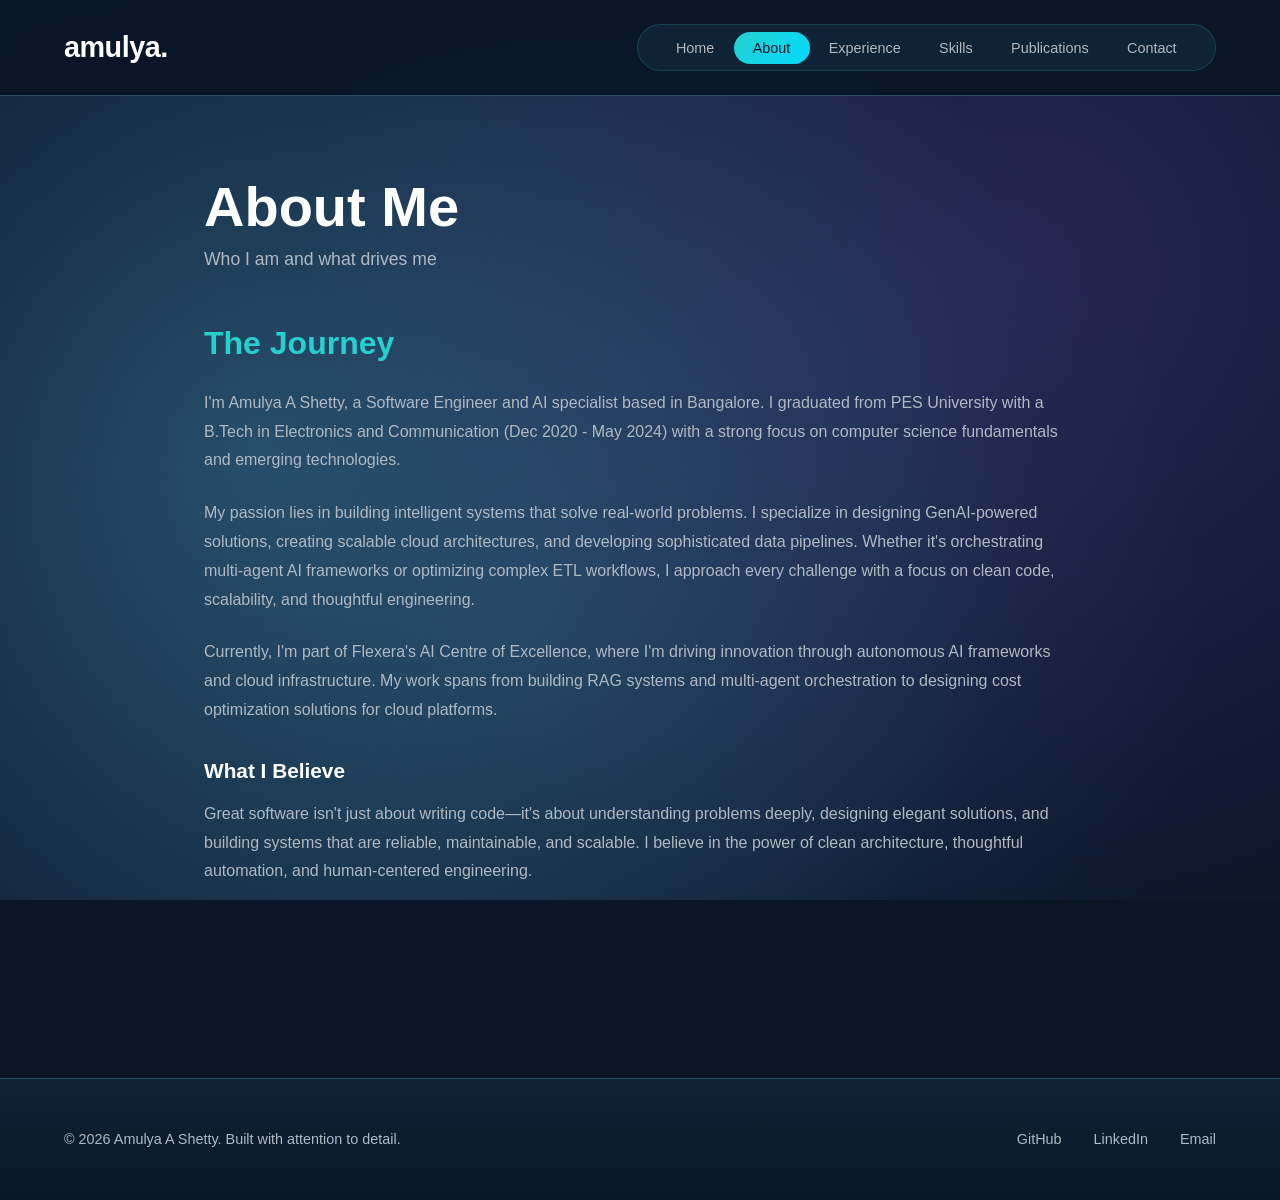
==== pages/about.html @ 16da802b "Add files via upload" ====
<!DOCTYPE html>
<html lang="en">
<head>
    <meta charset="UTF-8">
    <meta name="viewport" content="width=device-width, initial-scale=1.0">
    <title>Amulya A Shetty - About</title>
    <link rel="stylesheet" href="../assets/css/styles.css">
</head>
<body>
    <!-- Navigation -->
    <nav class="navbar">
        <div class="nav-container">
            <div class="nav-brand">amulya.</div>
            <ul class="nav-menu">
                <li><a href="../index.html" class="nav-link">Home</a></li>
                <li><a href="about.html" class="nav-link active">About</a></li>
                <li><a href="experience.html" class="nav-link">Experience</a></li>
                <li><a href="skills.html" class="nav-link">Skills</a></li>
                <li><a href="publications.html" class="nav-link">Publications</a></li>
                <li><a href="contact.html" class="nav-link">Contact</a></li>
            </ul>
        </div>
    </nav>

    <!-- Content -->
    <section class="content-section">
        <div class="section-header">
            <h1>About Me</h1>
            <p>Who I am and what drives me</p>
        </div>

        <div class="about-intro">
            <h2>The Journey</h2>
            <p>
                I'm Amulya A Shetty, a Software Engineer and AI specialist based in Bangalore. I graduated from PES University with a B.Tech in Electronics and Communication (Dec 2020 - May 2024) with a strong focus on computer science fundamentals and emerging technologies.
            </p>
            
            <p>
                My passion lies in building intelligent systems that solve real-world problems. I specialize in designing GenAI-powered solutions, creating scalable cloud architectures, and developing sophisticated data pipelines. Whether it's orchestrating multi-agent AI frameworks or optimizing complex ETL workflows, I approach every challenge with a focus on clean code, scalability, and thoughtful engineering.
            </p>

            <p>
                Currently, I'm part of Flexera's AI Centre of Excellence, where I'm driving innovation through autonomous AI frameworks and cloud infrastructure. My work spans from building RAG systems and multi-agent orchestration to designing cost optimization solutions for cloud platforms.
            </p>

            <h3 style="margin-top: 2rem;">What I Believe</h3>
            <p>
                Great software isn't just about writing code—it's about understanding problems deeply, designing elegant solutions, and building systems that are reliable, maintainable, and scalable. I believe in the power of clean architecture, thoughtful automation, and human-centered engineering.
            </p>
        </div>
    </section>

    <!-- Footer -->
    <footer class="footer">
        <div class="footer-content">
            <p>&copy; 2026 Amulya A Shetty. Built with attention to detail.</p>
            <div class="footer-links">
                <a href="https://github.com/amulyaashetty" target="_blank">GitHub</a>
                <a href="https://www.linkedin.com/in/amulya-a-shetty-549b97213/" target="_blank">LinkedIn</a>
                <a href="mailto:amulyaashetty02@gmail.com">Email</a>
            </div>
        </div>
    </footer>

    <script src="../assets/js/script.js"></script>
</body>
</html>
---- assets/css/styles.css ----
/* ========== VARIABLES ========== */
:root {
    --bg-primary: #0a1628;
    --bg-secondary: #0f2438;
    --bg-tertiary: #1a3a52;
    --text-primary: #ffffff;
    --text-secondary: #b0b8c1;
    --accent-primary: #26d0ce;
    --accent-secondary: #00d9ff;
    --border-color: #2a4a62;
    --transition: all 0.3s ease;
}

/* ========== GLOBAL STYLES ========== */
* {
    margin: 0;
    padding: 0;
    box-sizing: border-box;
}

html {
    scroll-behavior: smooth;
}

body {
    font-family: -apple-system, BlinkMacSystemFont, 'Segoe UI', Helvetica, Arial, sans-serif;
    line-height: 1.6;
    color: var(--text-primary);
    background-color: var(--bg-primary);
    background-image: 
        radial-gradient(circle at 20% 50%, rgba(100, 200, 255, 0.25) 0%, transparent 70%),
        radial-gradient(circle at 80% 30%, rgba(150, 100, 255, 0.2) 0%, transparent 60%),
        radial-gradient(circle at 40% 70%, rgba(100, 200, 255, 0.15) 0%, transparent 70%);
    background-attachment: fixed;
}

/* ========== TYPOGRAPHY ========== */
h1, h2, h3, h4, h5, h6 {
    font-weight: 600;
    line-height: 1.3;
    margin-bottom: 1rem;
    color: var(--text-primary);
}

h1 {
    font-size: 3.5rem;
    font-weight: 700;
    line-height: 1.1;
}

h2 {
    font-size: 2rem;
    font-weight: 700;
}

h3 {
    font-size: 1.3rem;
    font-weight: 600;
}

p {
    color: var(--text-secondary);
    margin-bottom: 1rem;
    line-height: 1.7;
}

a {
    color: var(--accent-primary);
    text-decoration: none;
    transition: var(--transition);
}

a:hover {
    color: var(--accent-secondary);
}

/* ========== NAVBAR ========== */
.navbar {
    position: sticky;
    top: 0;
    background-color: rgba(10, 22, 40, 0.95);
    backdrop-filter: blur(10px);
    border-bottom: 1px solid var(--border-color);
    z-index: 100;
}

.nav-container {
    display: flex;
    justify-content: space-between;
    align-items: center;
    padding: 1.5rem 5%;
    max-width: 1400px;
    margin: 0 auto;
}

.nav-brand {
    font-size: 1.8rem;
    font-weight: 700;
    color: var(--text-primary);
    letter-spacing: -0.5px;
}

.nav-menu {
    display: flex;
    list-style: none;
    gap: 0;
    background: rgba(26, 58, 82, 0.4);
    padding: 0.6rem 1.2rem;
    border-radius: 50px;
    border: 1px solid rgba(38, 208, 206, 0.2);
    backdrop-filter: blur(10px);
}

.nav-link {
    font-size: 0.9rem;
    color: var(--text-secondary);
    transition: var(--transition);
    position: relative;
    font-weight: 500;
    padding: 0.5rem 1.2rem;
    border-radius: 30px;
}

.nav-link:hover {
    color: var(--accent-primary);
    background-color: rgba(38, 208, 206, 0.1);
}

.nav-link.active {
    color: var(--bg-primary);
    background: linear-gradient(135deg, var(--accent-primary) 0%, var(--accent-secondary) 100%);
}

.nav-link.active::after {
    display: none;
}

/* ========== HERO SECTION ========== */
.hero {
    padding: 6rem 5% 8rem;
    position: relative;
    overflow: hidden;
    display: flex;
    align-items: center;
    min-height: 90vh;
}

.hero::before {
    content: '';
    position: absolute;
    top: -30%;
    right: -5%;
    width: 900px;
    height: 900px;
    background: radial-gradient(circle, rgba(100, 200, 255, 0.4) 0%, rgba(100, 200, 255, 0.15) 35%, transparent 70%);
    border-radius: 50%;
    pointer-events: none;
    filter: blur(60px);
}

.hero::after {
    content: '';
    position: absolute;
    bottom: -10%;
    left: 5%;
    width: 800px;
    height: 800px;
    background: radial-gradient(circle, rgba(180, 100, 255, 0.35) 0%, rgba(180, 100, 255, 0.12) 40%, transparent 70%);
    border-radius: 50%;
    pointer-events: none;
    filter: blur(60px);
}

.hero-container {
    max-width: 900px;
    position: relative;
    z-index: 1;
}

.hero-meta {
    margin-bottom: 1.5rem;
    font-size: 0.75rem;
    color: var(--accent-primary);
    text-transform: uppercase;
    letter-spacing: 2.5px;
    font-weight: 700;
}

.meta-divider {
    margin: 0 0.8rem;
    opacity: 0.7;
}

.hero-title {
    font-size: 4.5rem;
    font-weight: 700;
    margin-bottom: 1.5rem;
    line-height: 1.1;
    background: linear-gradient(135deg, #ffffff 0%, #26d0ce 35%, #00d9ff 55%, #ffffff 100%);
    -webkit-background-clip: text;
    -webkit-text-fill-color: transparent;
    background-clip: text;
}

.hero-subtitle {
    font-size: 1.15rem;
    color: var(--text-secondary);
    margin-bottom: 2.5rem;
    line-height: 1.8;
    max-width: 700px;
}

.hero-cta {
    display: flex;
    gap: 1.5rem;
    margin: 2.5rem 0;
    flex-wrap: wrap;
}

/* ========== BUTTONS ========== */
.btn {
    display: inline-flex;
    align-items: center;
    gap: 0.5rem;
    padding: 1rem 2.2rem;
    border-radius: 50px;
    font-size: 0.95rem;
    font-weight: 600;
    cursor: pointer;
    transition: var(--transition);
    border: none;
    text-decoration: none;
    white-space: nowrap;
}

.btn::after {
    content: '';
}

.btn-primary {
    background: linear-gradient(135deg, var(--accent-primary) 0%, var(--accent-secondary) 100%);
    color: var(--bg-primary);
    box-shadow: 0 8px 32px rgba(38, 208, 206, 0.3);
}

.btn-primary::after {
    content: ' →';
}

.btn-primary:hover {
    transform: translateY(-3px);
    box-shadow: 0 12px 48px rgba(38, 208, 206, 0.5);
}

.btn-secondary {
    background-color: transparent;
    color: var(--text-primary);
    border: 1.5px solid var(--border-color);
}

.btn-secondary:hover {
    border-color: var(--accent-primary);
    background-color: rgba(38, 208, 206, 0.1);
}

.btn-light {
    background-color: transparent;
    color: var(--accent-primary);
    border: 1.5px solid var(--accent-primary);
}

.btn-light:hover {
    background-color: rgba(38, 208, 206, 0.1);
}

/* ========== HIGHLIGHTS SECTION ========== */
.highlights {
    padding: 5rem 5%;
    background: linear-gradient(180deg, rgba(15, 36, 56, 0.7) 0%, rgba(10, 22, 40, 0.5) 100%);
    position: relative;
    border-top: 1px solid var(--border-color);
}

.highlights-container {
    display: grid;
    grid-template-columns: repeat(auto-fit, minmax(280px, 1fr));
    gap: 2.5rem;
    max-width: 1400px;
    margin: 0 auto;
}

.highlight-item {
    padding: 2.5rem;
    background: linear-gradient(135deg, rgba(26, 58, 82, 0.6) 0%, rgba(38, 208, 206, 0.08) 100%);
    border: 1px solid var(--border-color);
    border-radius: 14px;
    transition: var(--transition);
    position: relative;
    overflow: hidden;
}

.highlight-item::before {
    content: '';
    position: absolute;
    top: 0;
    left: 0;
    width: 100%;
    height: 3px;
    background: linear-gradient(90deg, var(--accent-primary), var(--accent-secondary));
}

.highlight-item:hover {
    border-color: var(--accent-primary);
    background: linear-gradient(135deg, rgba(38, 208, 206, 0.15) 0%, rgba(38, 208, 206, 0.05) 100%);
    transform: translateY(-6px);
    box-shadow: 0 12px 32px rgba(38, 208, 206, 0.2);
}

.highlight-item h3 {
    margin-bottom: 0.75rem;
    color: var(--text-primary);
}

.highlight-item p {
    font-size: 0.95rem;
    line-height: 1.7;
}

/* ========== TECH STACK SECTION ========== */
.tech-stack {
    padding: 5rem 5%;
}

.stack-container {
    max-width: 1400px;
    margin: 0 auto;
}

.stack-container h2 {
    margin-bottom: 2.5rem;
    color: var(--text-primary);
}

.tech-grid {
    display: flex;
    flex-wrap: wrap;
    gap: 1.2rem;
}

.tech-tag {
    background: linear-gradient(135deg, rgba(38, 208, 206, 0.15) 0%, rgba(38, 208, 206, 0.05) 100%);
    border: 1px solid rgba(38, 208, 206, 0.3);
    padding: 0.7rem 1.3rem;
    border-radius: 24px;
    font-size: 0.9rem;
    color: var(--text-primary);
    transition: var(--transition);
}

.tech-tag:hover {
    background: linear-gradient(135deg, rgba(38, 208, 206, 0.3) 0%, rgba(38, 208, 206, 0.15) 100%);
    border-color: var(--accent-primary);
    transform: translateY(-2px);
}

/* ========== CONTENT SECTIONS ========== */
.content-section {
    padding: 5rem 5%;
    max-width: 1000px;
    margin: 0 auto;
    min-height: calc(100vh - 80px);
}

.section-header {
    margin-bottom: 3rem;
}

.section-header h1 {
    margin-bottom: 0.5rem;
}

.section-header p {
    font-size: 1.1rem;
    margin-bottom: 0;
}

/* ========== ABOUT SECTION ========== */
.about-intro {
    margin-bottom: 3rem;
}

.about-intro h2 {
    margin-bottom: 1.5rem;
    color: var(--accent-primary);
}

.about-intro p {
    margin-bottom: 1.5rem;
    line-height: 1.8;
}

/* ========== EXPERIENCE/TIMELINE ========== */
.timeline {
    position: relative;
    padding-left: 3rem;
}

.timeline::before {
    content: '';
    position: absolute;
    left: 0;
    top: 0;
    bottom: 0;
    width: 2px;
    background: linear-gradient(180deg, var(--accent-primary) 0%, rgba(38, 208, 206, 0.3) 100%);
}

.experience-item {
    margin-bottom: 3rem;
    position: relative;
    padding-bottom: 2rem;
}

.experience-item::before {
    content: '';
    position: absolute;
    left: -3.5rem;
    top: 0.5rem;
    width: 16px;
    height: 16px;
    background: var(--accent-primary);
    border: 3px solid var(--bg-primary);
    border-radius: 50%;
    box-shadow: 0 0 16px rgba(38, 208, 206, 0.5);
}

.experience-header {
    margin-bottom: 1rem;
}

.experience-title {
    font-size: 1.2rem;
    font-weight: 700;
    color: var(--text-primary);
}

.experience-company {
    color: var(--accent-primary);
    font-size: 0.95rem;
    font-weight: 600;
}

.experience-dates {
    font-size: 0.85rem;
    color: var(--text-secondary);
    margin-top: 0.35rem;
}

.experience-description {
    margin-top: 1rem;
}

.experience-description ul {
    margin-left: 1.5rem;
    margin-bottom: 0;
    list-style: disc;
}

.experience-description li {
    margin-bottom: 0.75rem;
    color: var(--text-secondary);
    line-height: 1.7;
}

/* ========== SKILLS SECTION ========== */
.skills-grid {
    display: grid;
    grid-template-columns: repeat(auto-fit, minmax(260px, 1fr));
    gap: 2rem;
    margin-top: 2rem;
}

.skill-category {
    padding: 2rem;
    background: linear-gradient(135deg, rgba(26, 58, 82, 0.6) 0%, rgba(38, 208, 206, 0.08) 100%);
    border: 1px solid var(--border-color);
    border-radius: 14px;
    transition: var(--transition);
}

.skill-category:hover {
    border-color: var(--accent-primary);
    background: linear-gradient(135deg, rgba(38, 208, 206, 0.15) 0%, rgba(38, 208, 206, 0.08) 100%);
    transform: translateY(-4px);
}

.skill-category h3 {
    margin-bottom: 1.5rem;
    color: var(--accent-primary);
}

.skill-list {
    list-style: none;
}

.skill-list li {
    padding: 0.6rem 0;
    color: var(--text-secondary);
    font-size: 0.95rem;
    border-bottom: 1px solid rgba(38, 208, 206, 0.1);
}

.skill-list li:last-child {
    border-bottom: none;
}

/* ========== PUBLICATIONS SECTION ========== */
.publication-item {
    margin-bottom: 3rem;
    padding-bottom: 2.5rem;
    border-bottom: 1px solid var(--border-color);
}

.publication-item:last-child {
    border-bottom: none;
}

.publication-meta {
    display: flex;
    gap: 1rem;
    margin-bottom: 0.75rem;
    font-size: 0.8rem;
    color: var(--text-secondary);
    text-transform: uppercase;
    letter-spacing: 1px;
    font-weight: 600;
}

.publication-meta span {
    display: inline-block;
}

.publication-title {
    font-size: 1.2rem;
    font-weight: 700;
    margin-bottom: 0.75rem;
    color: var(--text-primary);
}

.publication-description {
    color: var(--text-secondary);
    line-height: 1.7;
    margin-bottom: 0.75rem;
}

/* ========== CONTACT SECTION ========== */
.contact-container {
    display: grid;
    grid-template-columns: 1fr 1fr;
    gap: 3rem;
    margin-top: 3rem;
}

.contact-form-container {
    display: flex;
    flex-direction: column;
}

.form-group {
    margin-bottom: 1.5rem;
}

.form-group label {
    display: block;
    margin-bottom: 0.6rem;
    font-weight: 600;
    color: var(--text-primary);
}

.form-group input,
.form-group textarea {
    width: 100%;
    padding: 0.9rem;
    border: 1px solid var(--border-color);
    background-color: rgba(26, 58, 82, 0.5);
    border-radius: 8px;
    font-family: inherit;
    font-size: 1rem;
    color: var(--text-primary);
    transition: var(--transition);
}

.form-group input::placeholder,
.form-group textarea::placeholder {
    color: var(--text-secondary);
}

.form-group input:focus,
.form-group textarea:focus {
    outline: none;
    border-color: var(--accent-primary);
    background-color: rgba(26, 58, 82, 0.8);
    box-shadow: 0 0 16px rgba(38, 208, 206, 0.3);
}

.contact-info {
    display: flex;
    flex-direction: column;
    gap: 1.5rem;
}

.info-card {
    padding: 1.5rem;
    background: linear-gradient(135deg, rgba(26, 58, 82, 0.8) 0%, rgba(38, 208, 206, 0.05) 100%);
    border: 1px solid var(--border-color);
    border-radius: 12px;
    transition: var(--transition);
}

.info-card:hover {
    border-color: var(--accent-primary);
    background: linear-gradient(135deg, rgba(38, 208, 206, 0.15) 0%, rgba(38, 208, 206, 0.08) 100%);
}

.info-card h3 {
    margin-bottom: 0.6rem;
    color: var(--accent-primary);
}

.info-card p {
    margin-bottom: 0;
    font-size: 0.95rem;
}

/* ========== RESPONSIVE ========== */
@media (max-width: 768px) {
    .contact-container {
        grid-template-columns: 1fr;
    }

    .nav-menu {
        flex-direction: column;
        gap: 0.3rem;
    }

    h1 {
        font-size: 2rem;
    }

    .hero-title {
        font-size: 2.5rem;
    }

    .hero-cta {
        flex-direction: column;
    }

    .btn {
        justify-content: center;
    }

    .hero {
        padding: 3rem 5% 4rem;
        min-height: auto;
    }

    .skills-grid {
        grid-template-columns: 1fr;
    }
}

/* ========== FOOTER ========== */
.footer {
    background: linear-gradient(180deg, rgba(15, 36, 56, 0.9) 0%, rgba(10, 22, 40, 0.95) 100%);
    padding: 3rem 5%;
    border-top: 1px solid var(--border-color);
    margin-top: 4rem;
}

.footer-content {
    max-width: 1400px;
    margin: 0 auto;
    display: flex;
    justify-content: space-between;
    align-items: center;
    flex-wrap: wrap;
    gap: 2rem;
}

.footer-content p {
    margin-bottom: 0;
    font-size: 0.9rem;
    color: var(--text-secondary);
}

.footer-links {
    display: flex;
    gap: 2rem;
}

.footer-links a {
    color: var(--text-secondary);
    transition: var(--transition);
    font-size: 0.9rem;
}

.footer-links a:hover {
    color: var(--accent-primary);
}

@media (max-width: 768px) {
    .footer-content {
        flex-direction: column;
        text-align: center;
    }

    .footer-links {
        justify-content: center;
    }
}
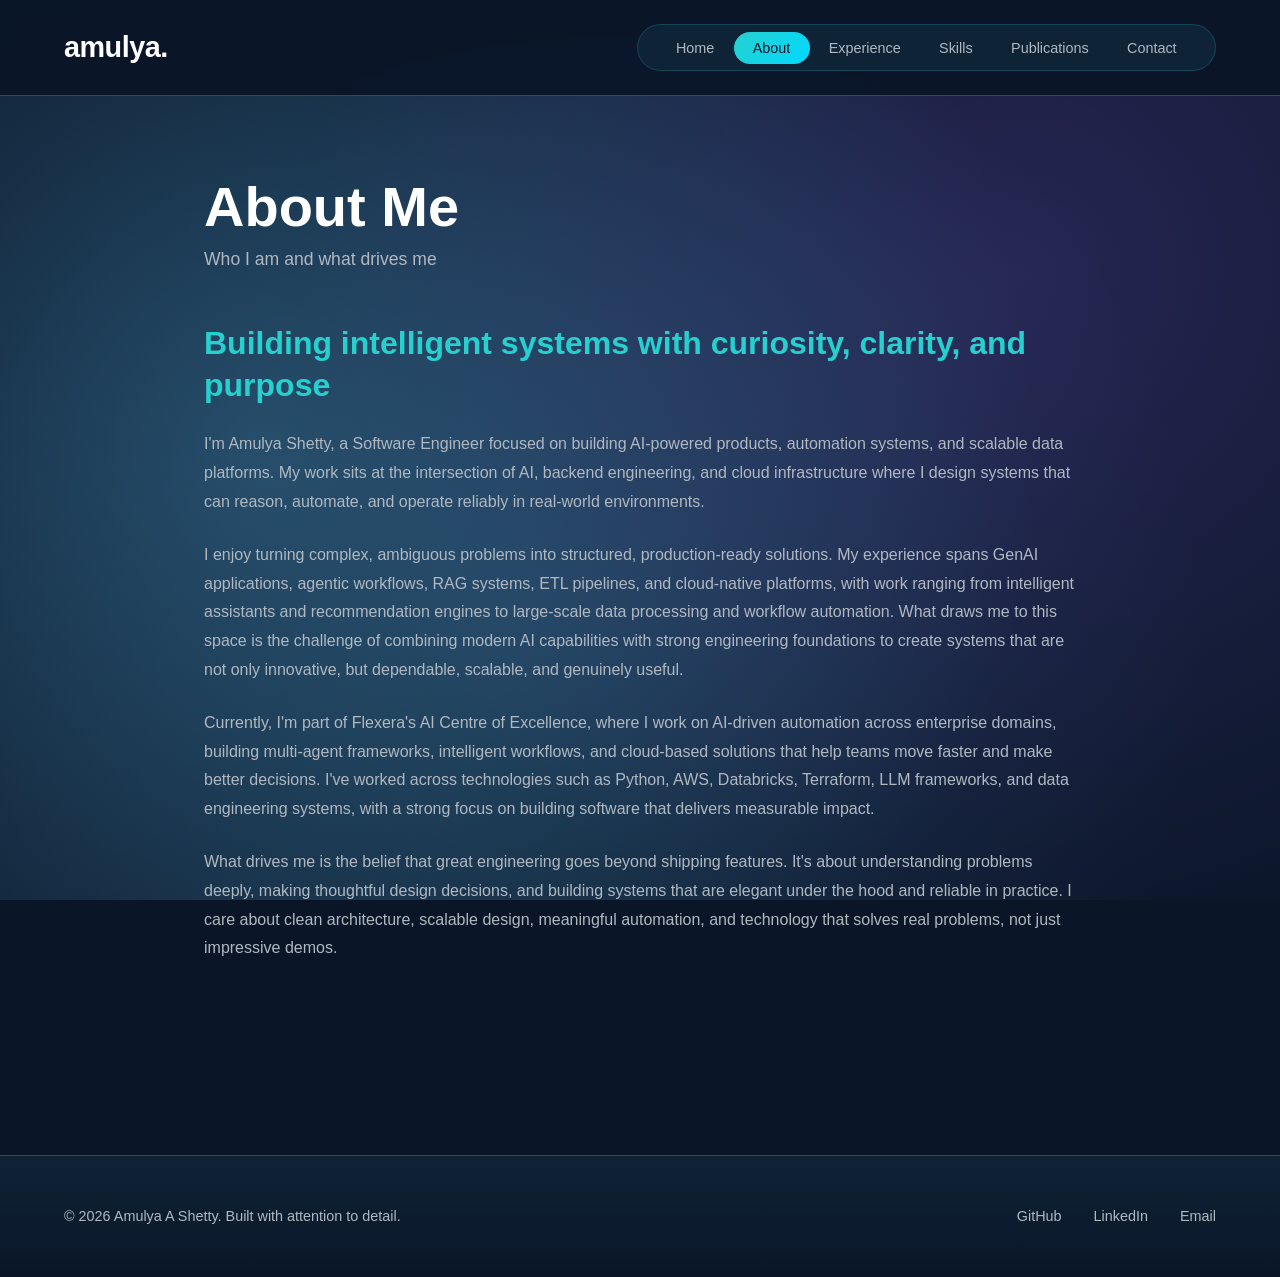
==== commit 2a685e07: "Update about.html" ====
--- a/pages/about.html
+++ b/pages/about.html
@@ -30,22 +30,22 @@
         </div>
 
         <div class="about-intro">
-            <h2>The Journey</h2>
-            <p>
-                I'm Amulya A Shetty, a Software Engineer and AI specialist based in Bangalore. I graduated from PES University with a B.Tech in Electronics and Communication (Dec 2020 - May 2024) with a strong focus on computer science fundamentals and emerging technologies.
-            </p>
+            <h2>Building intelligent systems with curiosity, clarity, and purpose</h2>
             
             <p>
-                My passion lies in building intelligent systems that solve real-world problems. I specialize in designing GenAI-powered solutions, creating scalable cloud architectures, and developing sophisticated data pipelines. Whether it's orchestrating multi-agent AI frameworks or optimizing complex ETL workflows, I approach every challenge with a focus on clean code, scalability, and thoughtful engineering.
+                I'm Amulya Shetty, a Software Engineer focused on building AI-powered products, automation systems, and scalable data platforms. My work sits at the intersection of AI, backend engineering, and cloud infrastructure where I design systems that can reason, automate, and operate reliably in real-world environments.
             </p>
 
             <p>
-                Currently, I'm part of Flexera's AI Centre of Excellence, where I'm driving innovation through autonomous AI frameworks and cloud infrastructure. My work spans from building RAG systems and multi-agent orchestration to designing cost optimization solutions for cloud platforms.
+                I enjoy turning complex, ambiguous problems into structured, production-ready solutions. My experience spans GenAI applications, agentic workflows, RAG systems, ETL pipelines, and cloud-native platforms, with work ranging from intelligent assistants and recommendation engines to large-scale data processing and workflow automation. What draws me to this space is the challenge of combining modern AI capabilities with strong engineering foundations to create systems that are not only innovative, but dependable, scalable, and genuinely useful.
             </p>
 
-            <h3 style="margin-top: 2rem;">What I Believe</h3>
             <p>
-                Great software isn't just about writing code—it's about understanding problems deeply, designing elegant solutions, and building systems that are reliable, maintainable, and scalable. I believe in the power of clean architecture, thoughtful automation, and human-centered engineering.
+                Currently, I'm part of Flexera's AI Centre of Excellence, where I work on AI-driven automation across enterprise domains, building multi-agent frameworks, intelligent workflows, and cloud-based solutions that help teams move faster and make better decisions. I've worked across technologies such as Python, AWS, Databricks, Terraform, LLM frameworks, and data engineering systems, with a strong focus on building software that delivers measurable impact.
+            </p>
+
+            <p>
+                What drives me is the belief that great engineering goes beyond shipping features. It's about understanding problems deeply, making thoughtful design decisions, and building systems that are elegant under the hood and reliable in practice. I care about clean architecture, scalable design, meaningful automation, and technology that solves real problems, not just impressive demos.
             </p>
         </div>
     </section>
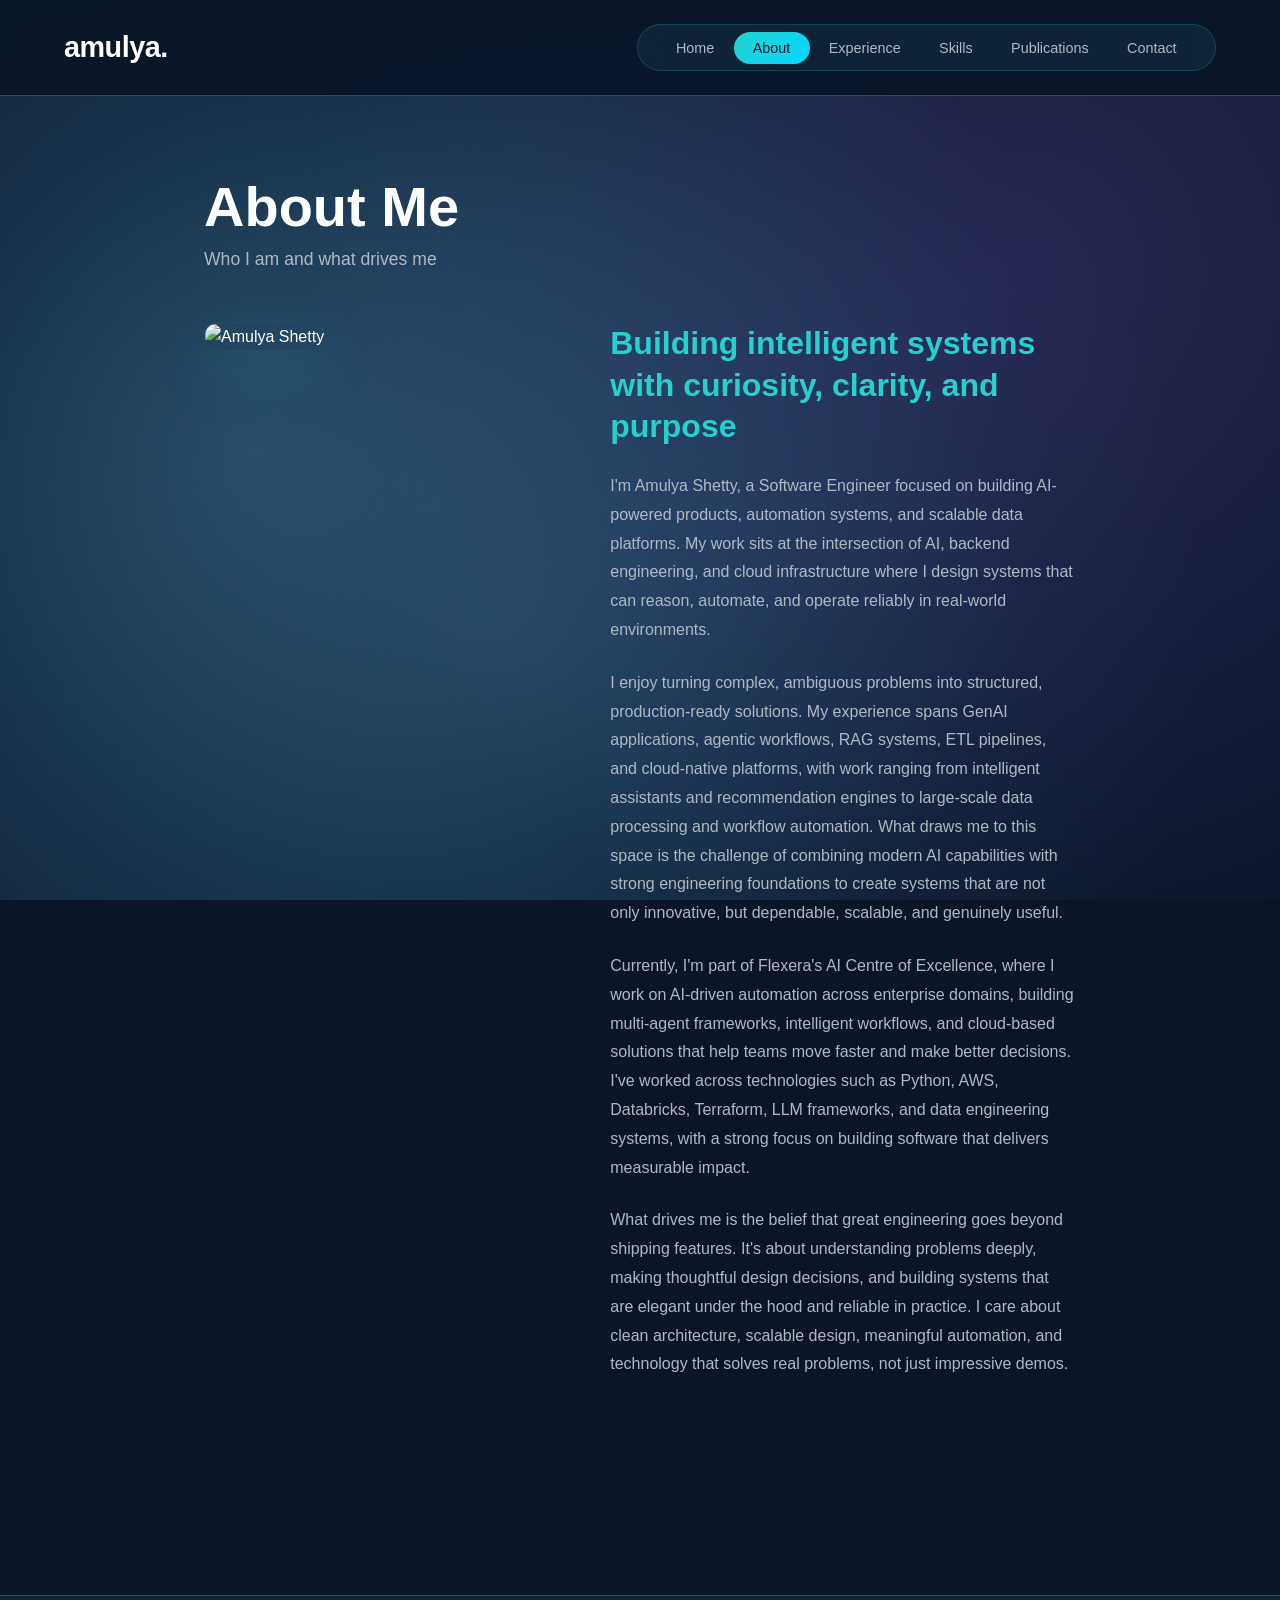
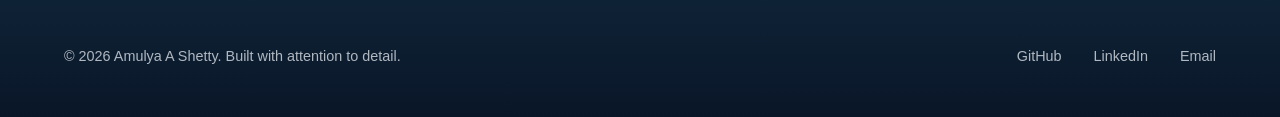
==== commit 7a99d476: "Update about.html" ====
--- a/pages/about.html
+++ b/pages/about.html
@@ -30,23 +30,30 @@
         </div>
 
         <div class="about-intro">
-            <h2>Building intelligent systems with curiosity, clarity, and purpose</h2>
-            
-            <p>
-                I'm Amulya Shetty, a Software Engineer focused on building AI-powered products, automation systems, and scalable data platforms. My work sits at the intersection of AI, backend engineering, and cloud infrastructure where I design systems that can reason, automate, and operate reliably in real-world environments.
-            </p>
+            <div class="about-container">
+                <div class="about-image">
+                    <img src="../assets/images/Image (1).jpeg" alt="Amulya Shetty">
+                </div>
+                <div class="about-content">
+                    <h2>Building intelligent systems with curiosity, clarity, and purpose</h2>
+                    
+                    <p>
+                        I'm Amulya Shetty, a Software Engineer focused on building AI-powered products, automation systems, and scalable data platforms. My work sits at the intersection of AI, backend engineering, and cloud infrastructure where I design systems that can reason, automate, and operate reliably in real-world environments.
+                    </p>
 
-            <p>
-                I enjoy turning complex, ambiguous problems into structured, production-ready solutions. My experience spans GenAI applications, agentic workflows, RAG systems, ETL pipelines, and cloud-native platforms, with work ranging from intelligent assistants and recommendation engines to large-scale data processing and workflow automation. What draws me to this space is the challenge of combining modern AI capabilities with strong engineering foundations to create systems that are not only innovative, but dependable, scalable, and genuinely useful.
-            </p>
+                    <p>
+                        I enjoy turning complex, ambiguous problems into structured, production-ready solutions. My experience spans GenAI applications, agentic workflows, RAG systems, ETL pipelines, and cloud-native platforms, with work ranging from intelligent assistants and recommendation engines to large-scale data processing and workflow automation. What draws me to this space is the challenge of combining modern AI capabilities with strong engineering foundations to create systems that are not only innovative, but dependable, scalable, and genuinely useful.
+                    </p>
 
-            <p>
-                Currently, I'm part of Flexera's AI Centre of Excellence, where I work on AI-driven automation across enterprise domains, building multi-agent frameworks, intelligent workflows, and cloud-based solutions that help teams move faster and make better decisions. I've worked across technologies such as Python, AWS, Databricks, Terraform, LLM frameworks, and data engineering systems, with a strong focus on building software that delivers measurable impact.
-            </p>
+                    <p>
+                        Currently, I'm part of Flexera's AI Centre of Excellence, where I work on AI-driven automation across enterprise domains, building multi-agent frameworks, intelligent workflows, and cloud-based solutions that help teams move faster and make better decisions. I've worked across technologies such as Python, AWS, Databricks, Terraform, LLM frameworks, and data engineering systems, with a strong focus on building software that delivers measurable impact.
+                    </p>
 
-            <p>
-                What drives me is the belief that great engineering goes beyond shipping features. It's about understanding problems deeply, making thoughtful design decisions, and building systems that are elegant under the hood and reliable in practice. I care about clean architecture, scalable design, meaningful automation, and technology that solves real problems, not just impressive demos.
-            </p>
+                    <p>
+                        What drives me is the belief that great engineering goes beyond shipping features. It's about understanding problems deeply, making thoughtful design decisions, and building systems that are elegant under the hood and reliable in practice. I care about clean architecture, scalable design, meaningful automation, and technology that solves real problems, not just impressive demos.
+                    </p>
+                </div>
+            </div>
         </div>
     </section>
 
--- a/assets/css/styles.css
+++ b/assets/css/styles.css
@@ -399,6 +399,54 @@
     line-height: 1.8;
 }
 
+.about-container {
+    display: grid;
+    grid-template-columns: 1fr 1.3fr;
+    gap: 3rem;
+    align-items: flex-start;
+}
+
+.about-image {
+    position: sticky;
+    top: 100px;
+}
+
+.about-image img {
+    width: 100%;
+    height: auto;
+    border-radius: 12px;
+    border: 1px solid var(--border-color);
+    box-shadow: 0 20px 60px rgba(38, 208, 206, 0.15);
+    transition: var(--transition);
+}
+
+.about-image img:hover {
+    border-color: var(--accent-primary);
+    box-shadow: 0 24px 72px rgba(38, 208, 206, 0.25);
+}
+
+.about-content h2 {
+    margin-bottom: 1.5rem;
+    color: var(--accent-primary);
+}
+
+.about-content p {
+    margin-bottom: 1.5rem;
+    line-height: 1.8;
+}
+
+@media (max-width: 768px) {
+    .about-container {
+        grid-template-columns: 1fr;
+        gap: 2rem;
+    }
+    
+    .about-image {
+        position: relative;
+        top: 0;
+    }
+}
+
 /* ========== EXPERIENCE/TIMELINE ========== */
 .timeline {
     position: relative;
